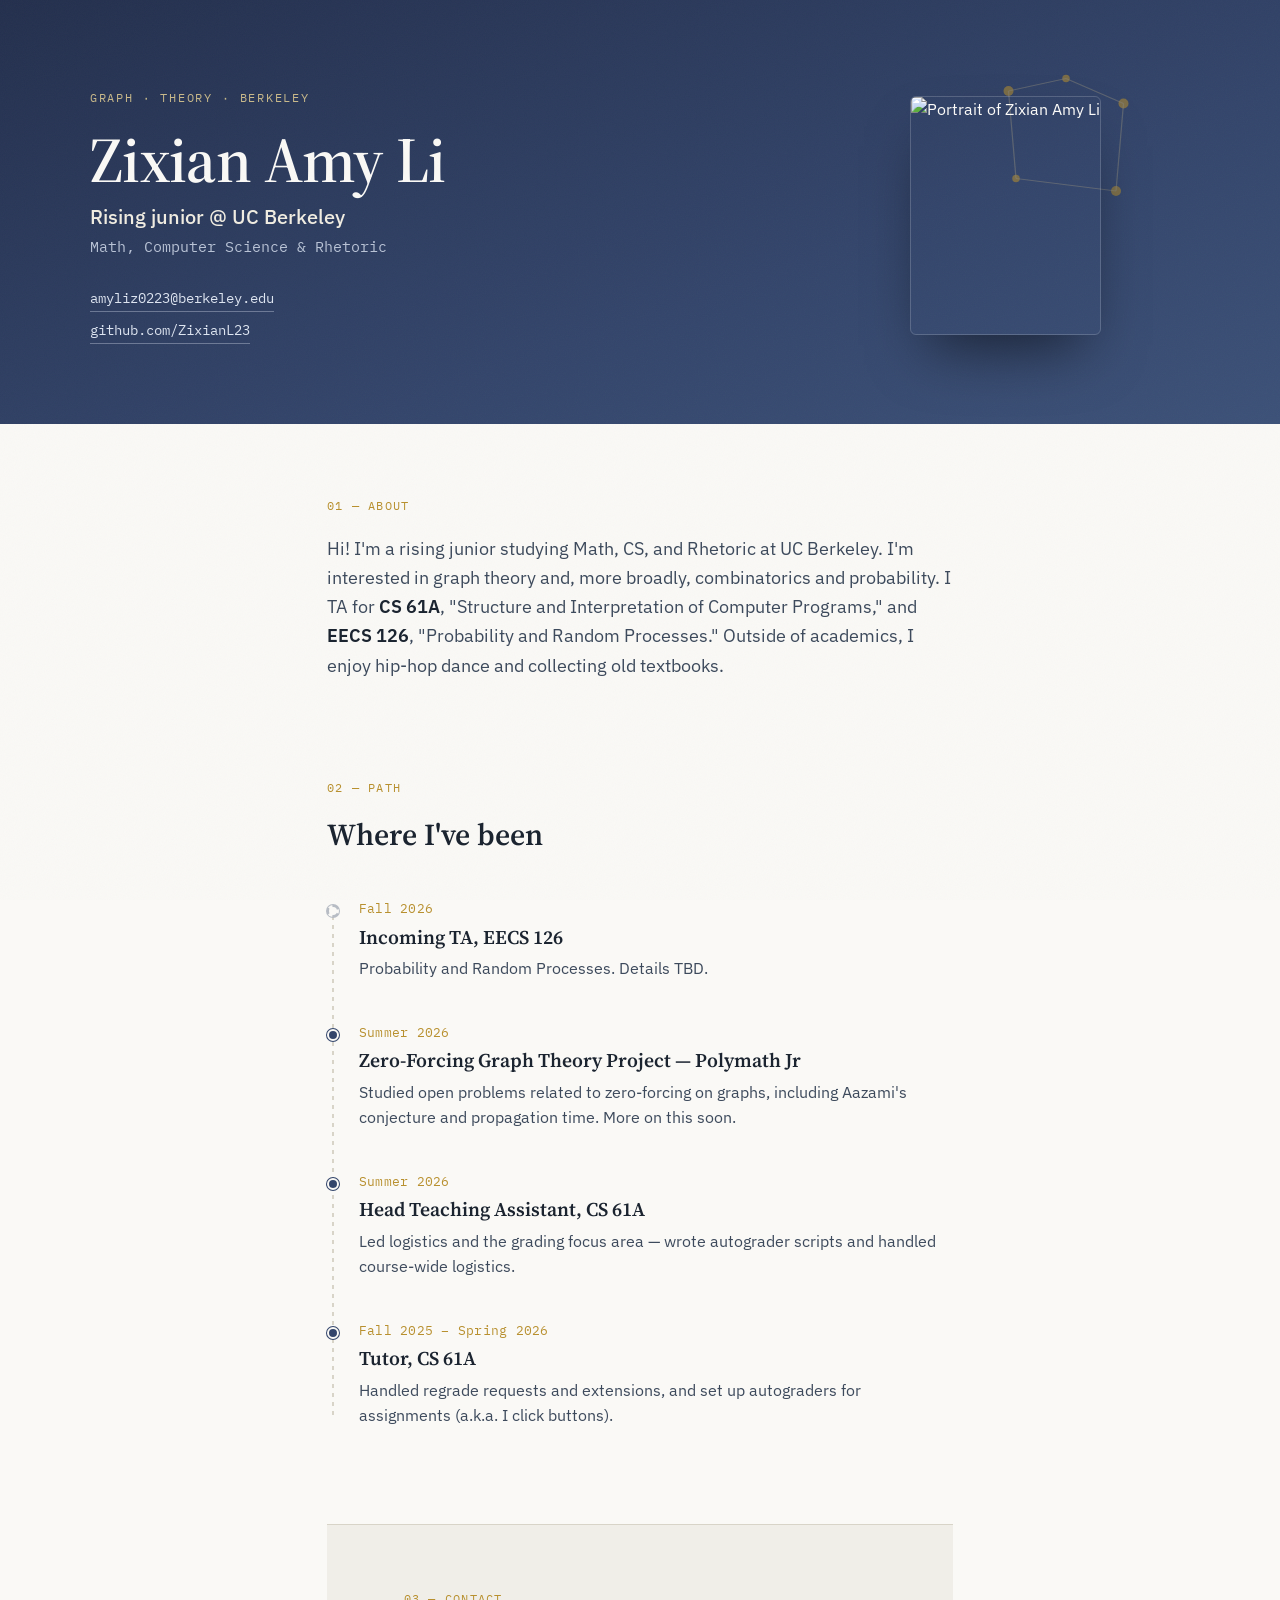
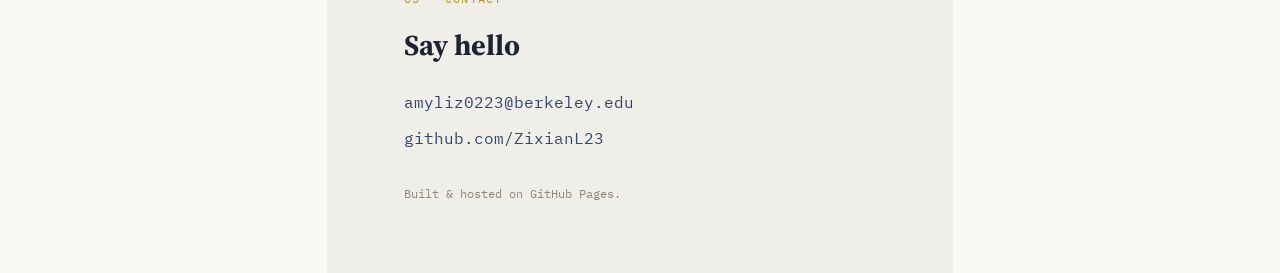
==== index.html @ 5c21864f "Add files via upload" ====
<!DOCTYPE html>
<html lang="en">
<head>
<meta charset="UTF-8">
<meta name="viewport" content="width=device-width, initial-scale=1.0">
<title>Zixian Amy Li</title>
<meta name="description" content="Zixian Amy Li — rising junior at UC Berkeley studying Math, CS, and Rhetoric.">
<link rel="preconnect" href="https://fonts.googleapis.com">
<link rel="preconnect" href="https://fonts.gstatic.com" crossorigin>
<link href="https://fonts.googleapis.com/css2?family=Source+Serif+4:opsz,wght@8..60,400;8..60,600;8..60,700&family=IBM+Plex+Sans:wght@400;500;600&family=IBM+Plex+Mono:wght@400;500&display=swap" rel="stylesheet">
<link rel="stylesheet" href="style.css">
</head>
<body>

<div class="grain"></div>

<header class="hero">
  <div class="hero-inner">
    <div class="hero-text">
      <p class="eyebrow">graph &#8729; theory &#8729; berkeley</p>
      <h1>Zixian Amy Li</h1>
      <p class="tagline">Rising junior @ UC Berkeley</p>
      <p class="hero-sub">Math, Computer Science &amp; Rhetoric</p>
      <div class="hero-links">
        <a href="mailto:amyliz0223@berkeley.edu">amyliz0223@berkeley.edu</a>
        <a href="https://github.com/ZixianL23" target="_blank" rel="noopener">github.com/ZixianL23</a>
      </div>
    </div>
    <div class="hero-photo">
      <div class="photo-frame">
        <img src="assets/profile.png" alt="Portrait of Zixian Amy Li">
      </div>
      <svg class="hero-node-deco" viewBox="0 0 120 120" aria-hidden="true">
        <circle cx="14" cy="20" r="4"></circle>
        <circle cx="60" cy="10" r="3"></circle>
        <circle cx="106" cy="30" r="4"></circle>
        <circle cx="20" cy="90" r="3"></circle>
        <circle cx="100" cy="100" r="4"></circle>
        <line x1="14" y1="20" x2="60" y2="10"></line>
        <line x1="60" y1="10" x2="106" y2="30"></line>
        <line x1="14" y1="20" x2="20" y2="90"></line>
        <line x1="20" y1="90" x2="100" y2="100"></line>
        <line x1="106" y1="30" x2="100" y2="100"></line>
      </svg>
    </div>
  </div>
</header>

<main>

  <section class="about" id="about">
    <p class="section-label">01 &mdash; about</p>
    <p class="about-text">
      Hi! I'm a rising junior studying Math, CS, and Rhetoric at UC Berkeley.
      I'm interested in graph theory and, more broadly, combinatorics and
      probability. I TA for <strong>CS 61A</strong>, "Structure and
      Interpretation of Computer Programs," and <strong>EECS 126</strong>,
      "Probability and Random Processes." Outside of academics, I enjoy
      hip‑hop dance and collecting old textbooks.
    </p>
  </section>

  <section class="timeline" id="timeline">
    <p class="section-label">02 &mdash; path</p>
    <h2 class="timeline-heading">Where I've been</h2>

    <div class="graph">
      <div class="graph-line" aria-hidden="true"></div>

      <article class="node">
        <div class="node-dot node-dot--future"></div>
        <div class="node-card">
          <p class="node-date">Fall 2026</p>
          <h3>Incoming TA, EECS&nbsp;126</h3>
          <p class="node-desc">Probability and Random Processes. Details TBD.</p>
        </div>
      </article>

      <article class="node">
        <div class="node-dot"></div>
        <div class="node-card">
          <p class="node-date">Summer 2026</p>
          <h3>Zero&#8209;Forcing Graph Theory Project &mdash; Polymath Jr</h3>
          <p class="node-desc">Studied open problems related to zero-forcing on graphs, including Aazami's conjecture and propagation time. More on this soon.</p>
        </div>
      </article>

      <article class="node">
        <div class="node-dot"></div>
        <div class="node-card">
          <p class="node-date">Summer 2026</p>
          <h3>Head Teaching Assistant, CS&nbsp;61A</h3>
          <p class="node-desc">Led logistics and the grading focus area &mdash; wrote autograder scripts and handled course-wide logistics.</p>
        </div>
      </article>

      <article class="node">
        <div class="node-dot"></div>
        <div class="node-card">
          <p class="node-date">Fall 2025 &ndash; Spring 2026</p>
          <h3>Tutor, CS&nbsp;61A</h3>
          <p class="node-desc">Handled regrade requests and extensions, and set up autograders for assignments (a.k.a. I click buttons).</p>
        </div>
      </article>
    </div>
  </section>

  <footer class="contact" id="contact">
    <p class="section-label">03 &mdash; contact</p>
    <h2>Say hello</h2>
    <a class="contact-email" href="mailto:amyliz0223@berkeley.edu">amyliz0223@berkeley.edu</a>
    <a class="contact-github" href="https://github.com/ZixianL23" target="_blank" rel="noopener">github.com/ZixianL23</a>
    <p class="footer-note">Built &amp; hosted on GitHub Pages.</p>
  </footer>

</main>

</body>
</html>
---- style.css ----
:root {
  --ink: #1b2430;
  --ink-soft: #3d4a5c;
  --paper: #faf9f6;
  --paper-dim: #f0eee8;
  --indigo: #33456b;
  --indigo-deep: #232f4d;
  --gold: #b8902f;
  --line: #d8d4c8;
  --future: #b7bcc4;

  --serif: "Source Serif 4", Georgia, serif;
  --sans: "IBM Plex Sans", -apple-system, sans-serif;
  --mono: "IBM Plex Mono", ui-monospace, monospace;
}

* { box-sizing: border-box; }

html { scroll-behavior: smooth; }

body {
  margin: 0;
  background: var(--paper);
  color: var(--ink);
  font-family: var(--sans);
  line-height: 1.6;
  -webkit-font-smoothing: antialiased;
}

a { color: var(--indigo); }
a:focus-visible, button:focus-visible { outline: 2px solid var(--gold); outline-offset: 3px; }

.grain {
  position: fixed;
  inset: 0;
  pointer-events: none;
  z-index: 1;
  opacity: 0.035;
  background-image: url("data:image/svg+xml,%3Csvg xmlns='http://www.w3.org/2000/svg' width='120' height='120'%3E%3Cfilter id='n'%3E%3CfeTurbulence type='fractalNoise' baseFrequency='0.9' numOctaves='2' stitchTiles='stitch'/%3E%3C/filter%3E%3Crect width='100%25' height='100%25' filter='url(%23n)'/%3E%3C/svg%3E");
}

/* ---------- Hero ---------- */

.hero {
  background: linear-gradient(160deg, var(--indigo-deep) 0%, var(--indigo) 62%, #3c5178 100%);
  color: var(--paper);
  padding: 5.5rem 6vw 5rem;
  position: relative;
  overflow: hidden;
}

.hero-inner {
  max-width: 1100px;
  margin: 0 auto;
  display: grid;
  grid-template-columns: 1.3fr 0.7fr;
  gap: 3rem;
  align-items: center;
}

.eyebrow {
  font-family: var(--mono);
  font-size: 0.78rem;
  letter-spacing: 0.14em;
  text-transform: uppercase;
  color: #c9b98a;
  margin: 0 0 1.1rem;
}

.hero h1 {
  font-family: var(--serif);
  font-size: clamp(2.6rem, 5.2vw, 4rem);
  font-weight: 600;
  margin: 0 0 0.5rem;
  line-height: 1.05;
  letter-spacing: -0.01em;
}

.tagline {
  font-size: 1.25rem;
  margin: 0.2rem 0 0.15rem;
  color: #f1ede2;
  font-weight: 500;
}

.hero-sub {
  font-family: var(--mono);
  font-size: 0.92rem;
  color: #b9c3d6;
  margin: 0 0 1.8rem;
}

.hero-links {
  display: flex;
  flex-direction: column;
  gap: 0.45rem;
  font-family: var(--mono);
  font-size: 0.88rem;
}

.hero-links a {
  color: #dfe6f2;
  text-decoration: none;
  border-bottom: 1px solid rgba(223, 230, 242, 0.35);
  width: fit-content;
  padding-bottom: 1px;
  transition: border-color 0.15s, color 0.15s;
}
.hero-links a:hover { color: var(--gold); border-color: var(--gold); }

.hero-photo {
  position: relative;
  justify-self: center;
}

.photo-frame {
  width: min(240px, 100%);
  aspect-ratio: 4 / 5;
  border-radius: 6px;
  overflow: hidden;
  border: 1px solid rgba(255,255,255,0.18);
  box-shadow: 0 30px 60px -20px rgba(0,0,0,0.55);
  position: relative;
  z-index: 2;
}

.photo-frame img {
  width: 100%;
  height: 100%;
  object-fit: cover;
  object-position: center 20%;
  display: block;
  filter: saturate(0.92) contrast(1.02);
}

.hero-node-deco {
  position: absolute;
  width: 150px;
  height: 150px;
  top: -30px;
  right: -40px;
  z-index: 1;
  opacity: 0.55;
}
.hero-node-deco circle { fill: var(--gold); }
.hero-node-deco line { stroke: rgba(201, 185, 138, 0.5); stroke-width: 1; }

/* ---------- Sections ---------- */

main { max-width: 780px; margin: 0 auto; padding: 0 6vw; position: relative; z-index: 2; }

.section-label {
  font-family: var(--mono);
  font-size: 0.78rem;
  letter-spacing: 0.1em;
  text-transform: uppercase;
  color: var(--gold);
  margin: 0 0 0.8rem;
}

.about { padding: 4.5rem 0 3rem; }
.about-text {
  font-size: 1.14rem;
  color: var(--ink-soft);
  max-width: 62ch;
}
.about-text strong { color: var(--ink); font-weight: 600; }

.timeline { padding: 2rem 0 4rem; }
.timeline-heading {
  font-family: var(--serif);
  font-size: 1.9rem;
  font-weight: 600;
  margin: 0 0 2.5rem;
}

.graph { position: relative; padding-left: 2rem; }

.graph-line {
  position: absolute;
  left: 5px;
  top: 8px;
  bottom: 8px;
  width: 2px;
  background: repeating-linear-gradient(to bottom, var(--line) 0 4px, transparent 4px 9px);
}

.node {
  position: relative;
  padding-bottom: 2.6rem;
}
.node:last-child { padding-bottom: 0; }

.node-dot {
  position: absolute;
  left: -2rem;
  top: 6px;
  width: 12px;
  height: 12px;
  border-radius: 50%;
  background: var(--indigo);
  border: 2px solid var(--paper);
  box-shadow: 0 0 0 1px var(--indigo);
}
.node-dot--future {
  background: var(--paper);
  box-shadow: 0 0 0 1px var(--future);
  border: 2px dashed var(--future);
}

.node-date {
  font-family: var(--mono);
  font-size: 0.8rem;
  color: var(--gold);
  margin: 0 0 0.3rem;
  letter-spacing: 0.02em;
}

.node-card h3 {
  font-family: var(--serif);
  font-size: 1.22rem;
  font-weight: 600;
  margin: 0 0 0.4rem;
  line-height: 1.3;
}

.node-desc {
  color: var(--ink-soft);
  margin: 0;
  max-width: 58ch;
  font-size: 0.98rem;
}

/* ---------- Contact / Footer ---------- */

.contact {
  background: var(--paper-dim);
  margin-top: 2rem;
  padding: 4rem 6vw 3.5rem;
  text-align: left;
  border-top: 1px solid var(--line);
}
.contact h2 {
  font-family: var(--serif);
  font-size: 1.8rem;
  margin: 0 0 1.4rem;
}
.contact-email, .contact-github {
  display: block;
  font-family: var(--mono);
  font-size: 1rem;
  color: var(--indigo);
  text-decoration: none;
  margin-bottom: 0.55rem;
  width: fit-content;
  border-bottom: 1px solid transparent;
}
.contact-email:hover, .contact-github:hover {
  border-color: var(--gold);
  color: var(--gold);
}
.footer-note {
  font-family: var(--mono);
  font-size: 0.78rem;
  color: #8b8878;
  margin-top: 2rem;
}

/* ---------- Responsive ---------- */

@media (max-width: 760px) {
  .hero-inner {
    grid-template-columns: 1fr;
    text-align: left;
  }
  .hero-photo { justify-self: start; margin-top: 1rem; }
  .photo-frame { width: 160px; }
  .hero { padding: 3.5rem 6vw 3rem; }
}

@media (prefers-reduced-motion: reduce) {
  html { scroll-behavior: auto; }
}
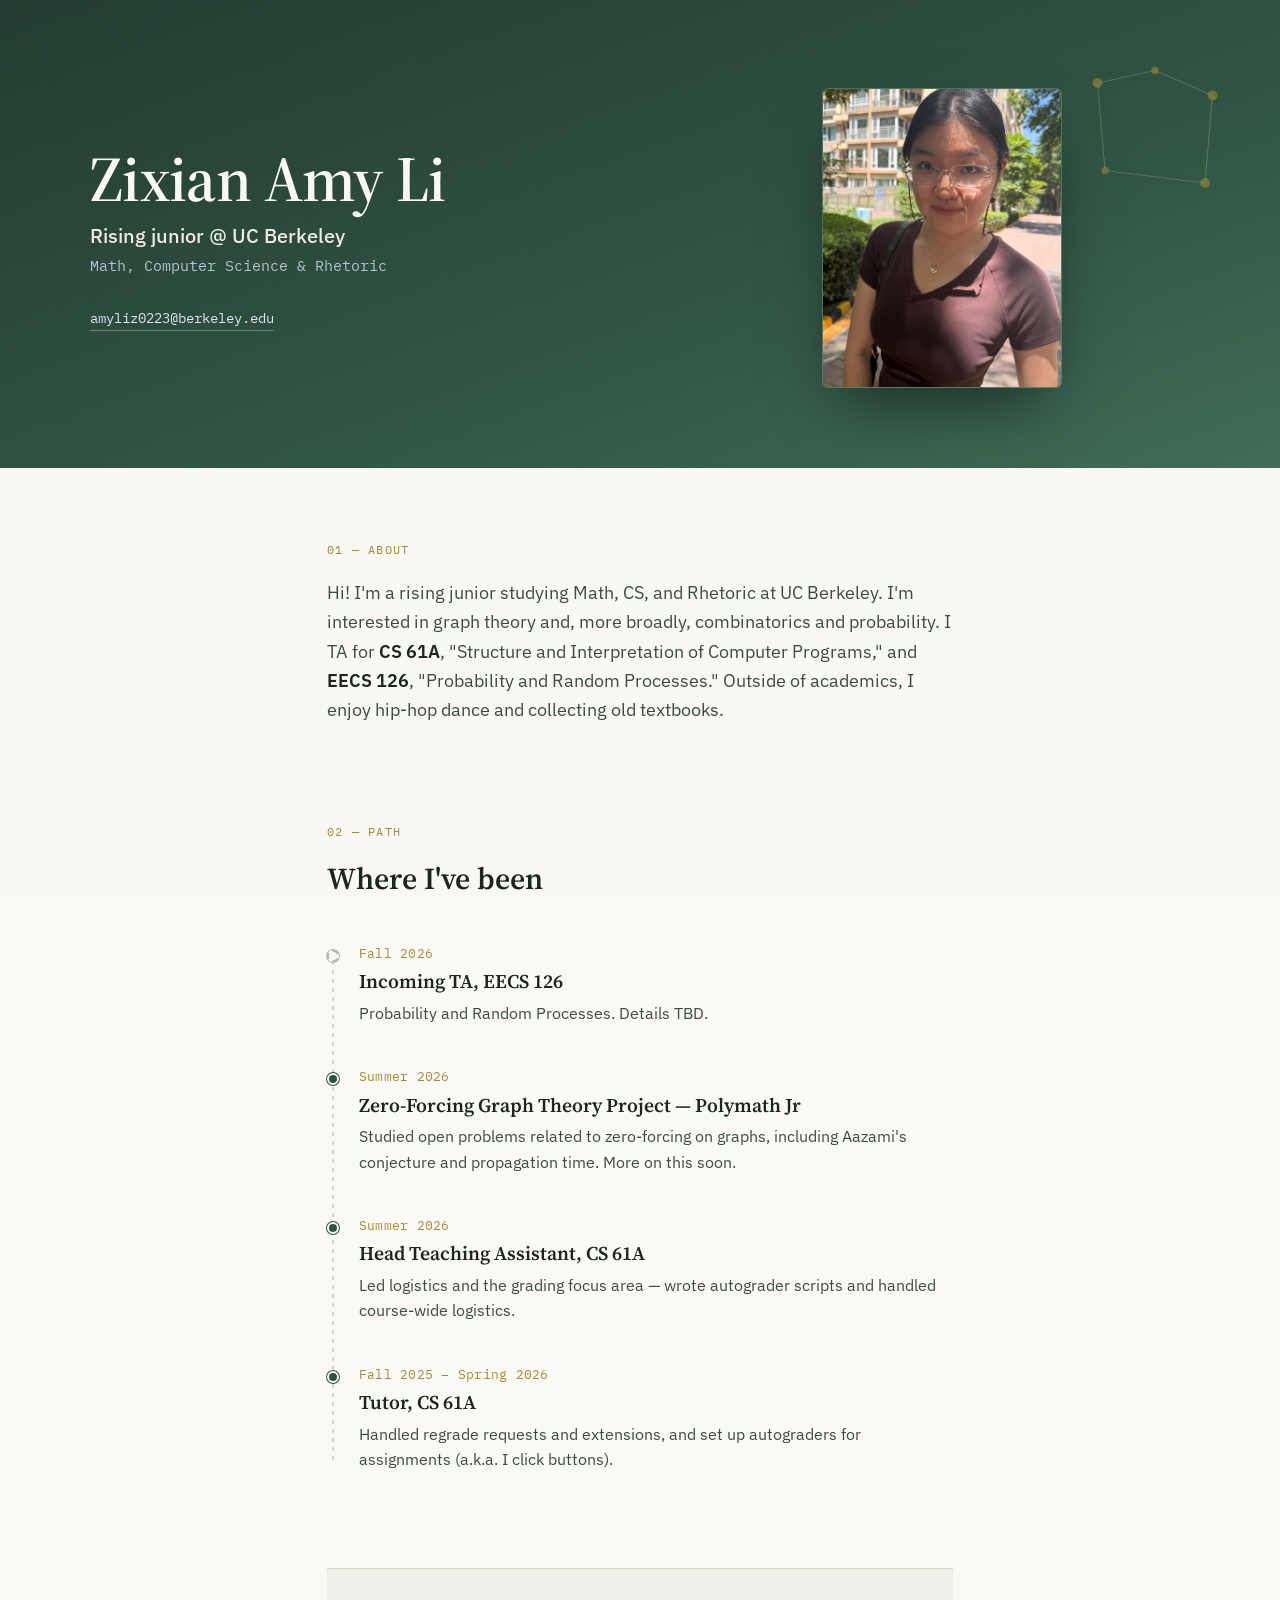
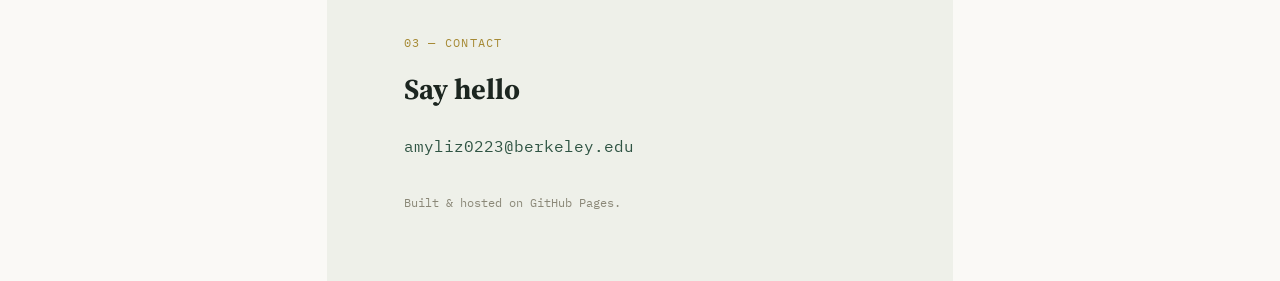
==== commit 163ed85e: "Add files via upload" ====
--- a/index.html
+++ b/index.html
@@ -17,13 +17,11 @@
 <header class="hero">
   <div class="hero-inner">
     <div class="hero-text">
-      <p class="eyebrow">graph &#8729; theory &#8729; berkeley</p>
       <h1>Zixian Amy Li</h1>
       <p class="tagline">Rising junior @ UC Berkeley</p>
       <p class="hero-sub">Math, Computer Science &amp; Rhetoric</p>
       <div class="hero-links">
         <a href="mailto:amyliz0223@berkeley.edu">amyliz0223@berkeley.edu</a>
-        <a href="https://github.com/ZixianL23" target="_blank" rel="noopener">github.com/ZixianL23</a>
       </div>
     </div>
     <div class="hero-photo">
@@ -109,7 +107,6 @@
     <p class="section-label">03 &mdash; contact</p>
     <h2>Say hello</h2>
     <a class="contact-email" href="mailto:amyliz0223@berkeley.edu">amyliz0223@berkeley.edu</a>
-    <a class="contact-github" href="https://github.com/ZixianL23" target="_blank" rel="noopener">github.com/ZixianL23</a>
     <p class="footer-note">Built &amp; hosted on GitHub Pages.</p>
   </footer>
 
--- a/style.css
+++ b/style.css
@@ -1,13 +1,13 @@
 :root {
-  --ink: #1b2430;
-  --ink-soft: #3d4a5c;
+  --ink: #1c2620;
+  --ink-soft: #3d4c42;
   --paper: #faf9f6;
-  --paper-dim: #f0eee8;
-  --indigo: #33456b;
-  --indigo-deep: #232f4d;
-  --gold: #b8902f;
-  --line: #d8d4c8;
-  --future: #b7bcc4;
+  --paper-dim: #eef0e9;
+  --indigo: #2f5443;
+  --indigo-deep: #203a2f;
+  --gold: #a68a35;
+  --line: #d3d6c9;
+  --future: #b3bdb1;
 
   --serif: "Source Serif 4", Georgia, serif;
   --sans: "IBM Plex Sans", -apple-system, sans-serif;
@@ -42,7 +42,7 @@
 /* ---------- Hero ---------- */
 
 .hero {
-  background: linear-gradient(160deg, var(--indigo-deep) 0%, var(--indigo) 62%, #3c5178 100%);
+  background: linear-gradient(160deg, var(--indigo-deep) 0%, var(--indigo) 62%, #3f6b54 100%);
   color: var(--paper);
   padding: 5.5rem 6vw 5rem;
   position: relative;
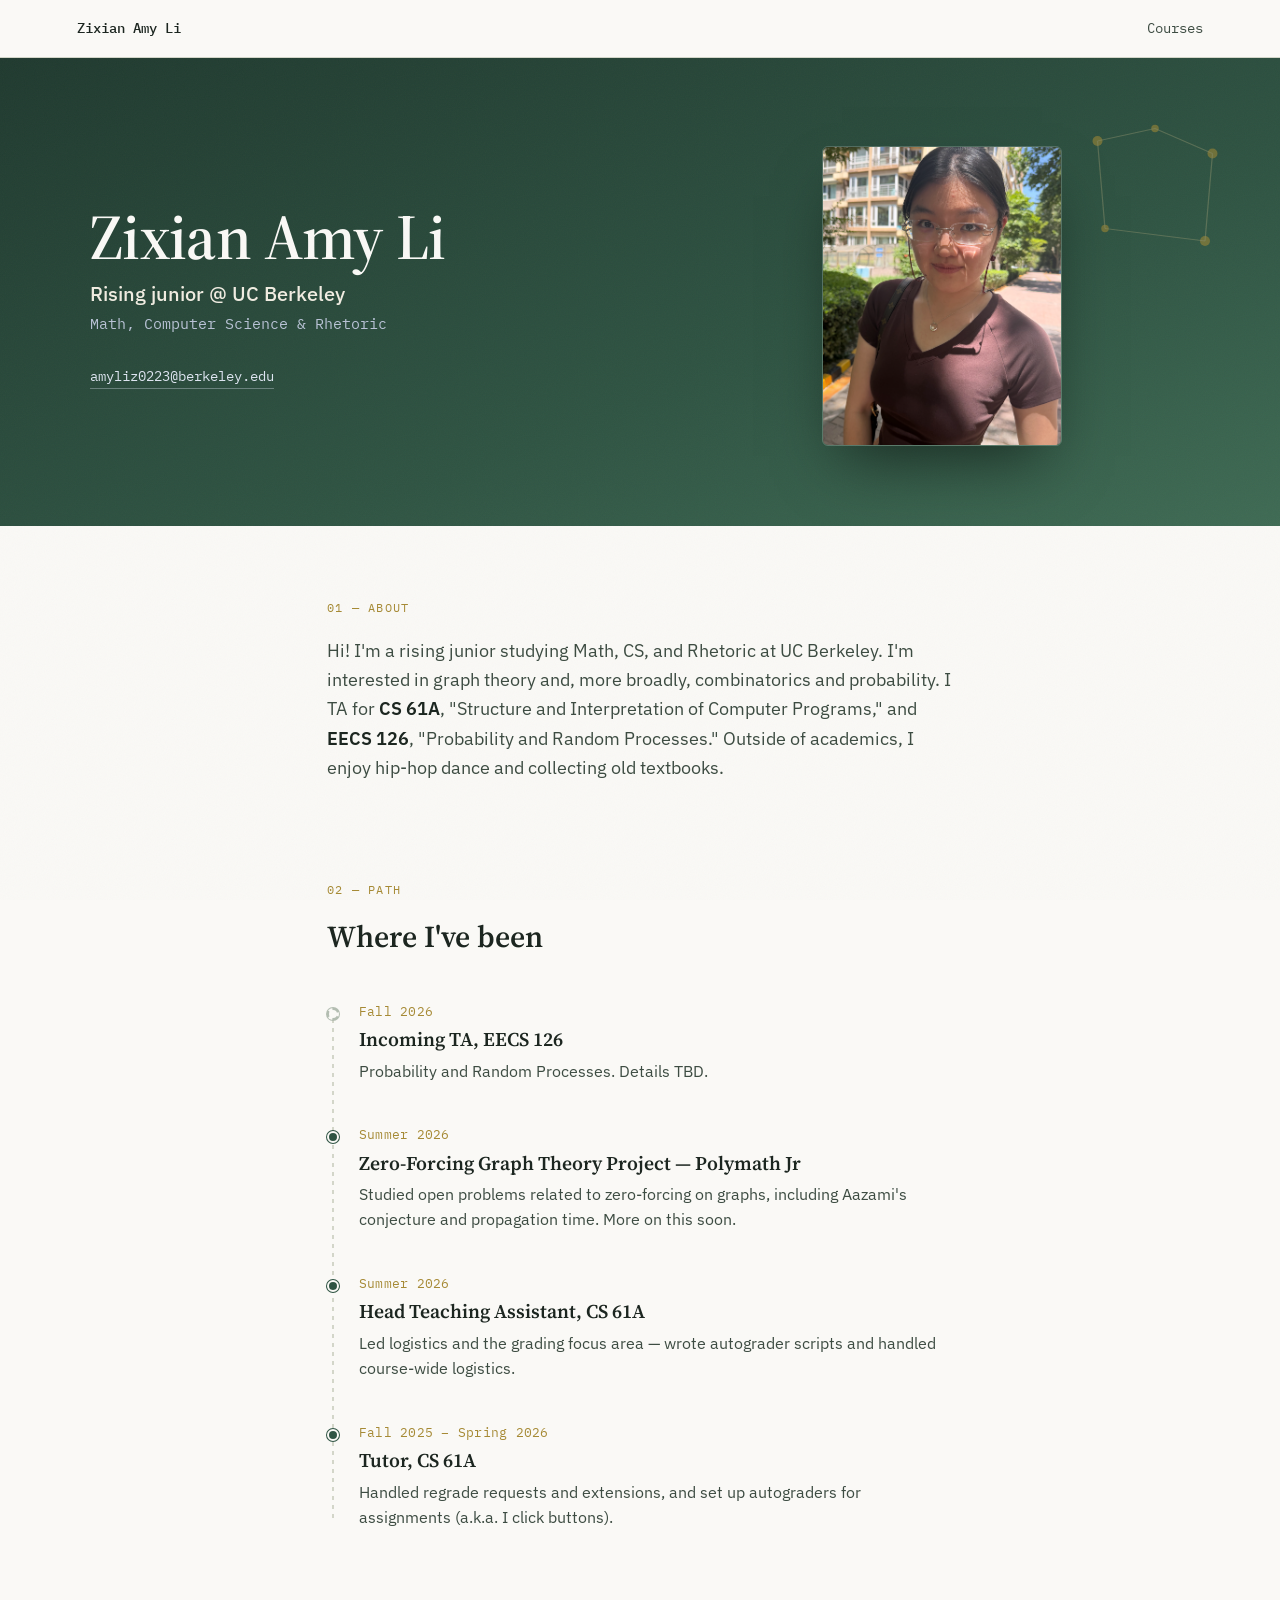
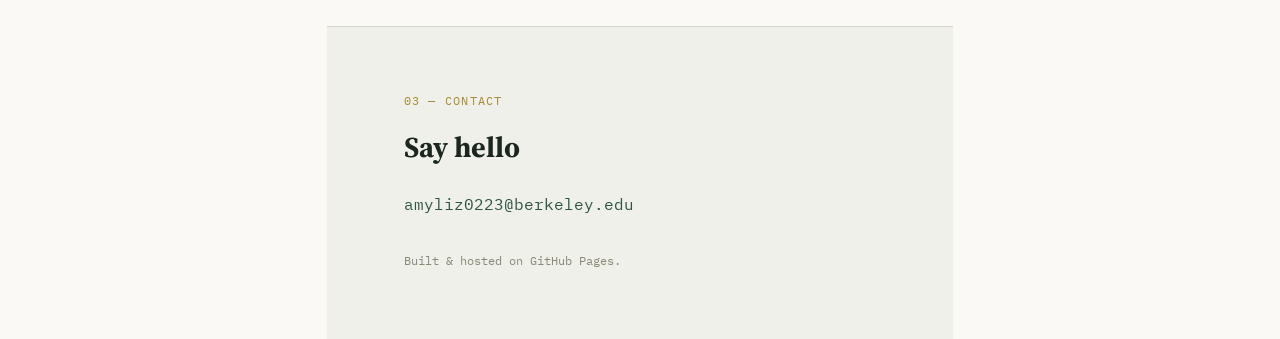
==== commit cce383e6: "Add files via upload" ====
--- a/index.html
+++ b/index.html
@@ -13,6 +13,11 @@
 <body>
 
 <div class="grain"></div>
+
+<nav class="topnav">
+  <a href="index.html">Zixian Amy Li</a>
+  <a href="courses.html">Courses</a>
+</nav>
 
 <header class="hero">
   <div class="hero-inner">
--- a/style.css
+++ b/style.css
@@ -39,6 +39,118 @@
   background-image: url("data:image/svg+xml,%3Csvg xmlns='http://www.w3.org/2000/svg' width='120' height='120'%3E%3Cfilter id='n'%3E%3CfeTurbulence type='fractalNoise' baseFrequency='0.9' numOctaves='2' stitchTiles='stitch'/%3E%3C/filter%3E%3Crect width='100%25' height='100%25' filter='url(%23n)'/%3E%3C/svg%3E");
 }
 
+/* ---------- Courses page ---------- */
+
+.page-head {
+  max-width: 780px;
+  margin: 0 auto;
+  padding: 3.5rem 6vw 1.5rem;
+}
+.page-head h1 {
+  font-family: var(--serif);
+  font-size: clamp(2rem, 4vw, 2.7rem);
+  font-weight: 600;
+  margin: 0 0 0.4rem;
+  color: var(--ink);
+}
+.page-head-sub {
+  color: var(--ink-soft);
+  margin: 0;
+  font-size: 1.05rem;
+}
+
+.courses-main {
+  max-width: 780px;
+  margin: 0 auto;
+  padding: 1.5rem 6vw 5rem;
+}
+
+.term { padding: 1.6rem 0; border-top: 1px solid var(--line); }
+.term:first-child { border-top: none; }
+
+.term-heading { margin: 0 0 1rem; }
+.term-name {
+  font-family: var(--mono);
+  font-size: 0.85rem;
+  letter-spacing: 0.06em;
+  text-transform: uppercase;
+  color: var(--gold);
+}
+
+.course-list {
+  list-style: none;
+  margin: 0;
+  padding: 0;
+  display: flex;
+  flex-direction: column;
+  gap: 0.65rem;
+}
+
+.course-list li {
+  display: flex;
+  flex-wrap: wrap;
+  align-items: baseline;
+  gap: 0.6rem;
+  padding-left: 1.1rem;
+  position: relative;
+}
+.course-list li::before {
+  content: "";
+  position: absolute;
+  left: 0;
+  top: 0.55em;
+  width: 6px;
+  height: 6px;
+  border-radius: 50%;
+  background: var(--indigo);
+}
+
+.course-code {
+  font-family: var(--mono);
+  font-size: 0.85rem;
+  color: var(--indigo);
+  min-width: 6.5em;
+}
+
+.course-title {
+  font-size: 1rem;
+  color: var(--ink);
+}
+
+.notes-link {
+  font-family: var(--mono);
+  font-size: 0.85rem;
+  color: var(--gold);
+  text-decoration: none;
+  border-bottom: 1px solid rgba(166, 138, 53, 0.4);
+}
+.notes-link:hover { border-color: var(--gold); }
+
+/* ---------- Top nav ---------- */
+
+.topnav {
+  display: flex;
+  justify-content: space-between;
+  align-items: center;
+  padding: 1.1rem 6vw;
+  font-family: var(--mono);
+  font-size: 0.85rem;
+  background: var(--paper);
+  border-bottom: 1px solid var(--line);
+  position: relative;
+  z-index: 3;
+}
+.topnav a {
+  color: var(--ink-soft);
+  text-decoration: none;
+}
+.topnav a:first-child {
+  color: var(--ink);
+  font-weight: 500;
+}
+.topnav a:hover { color: var(--gold); }
+.topnav .active { color: var(--gold); }
+
 /* ---------- Hero ---------- */
 
 .hero {
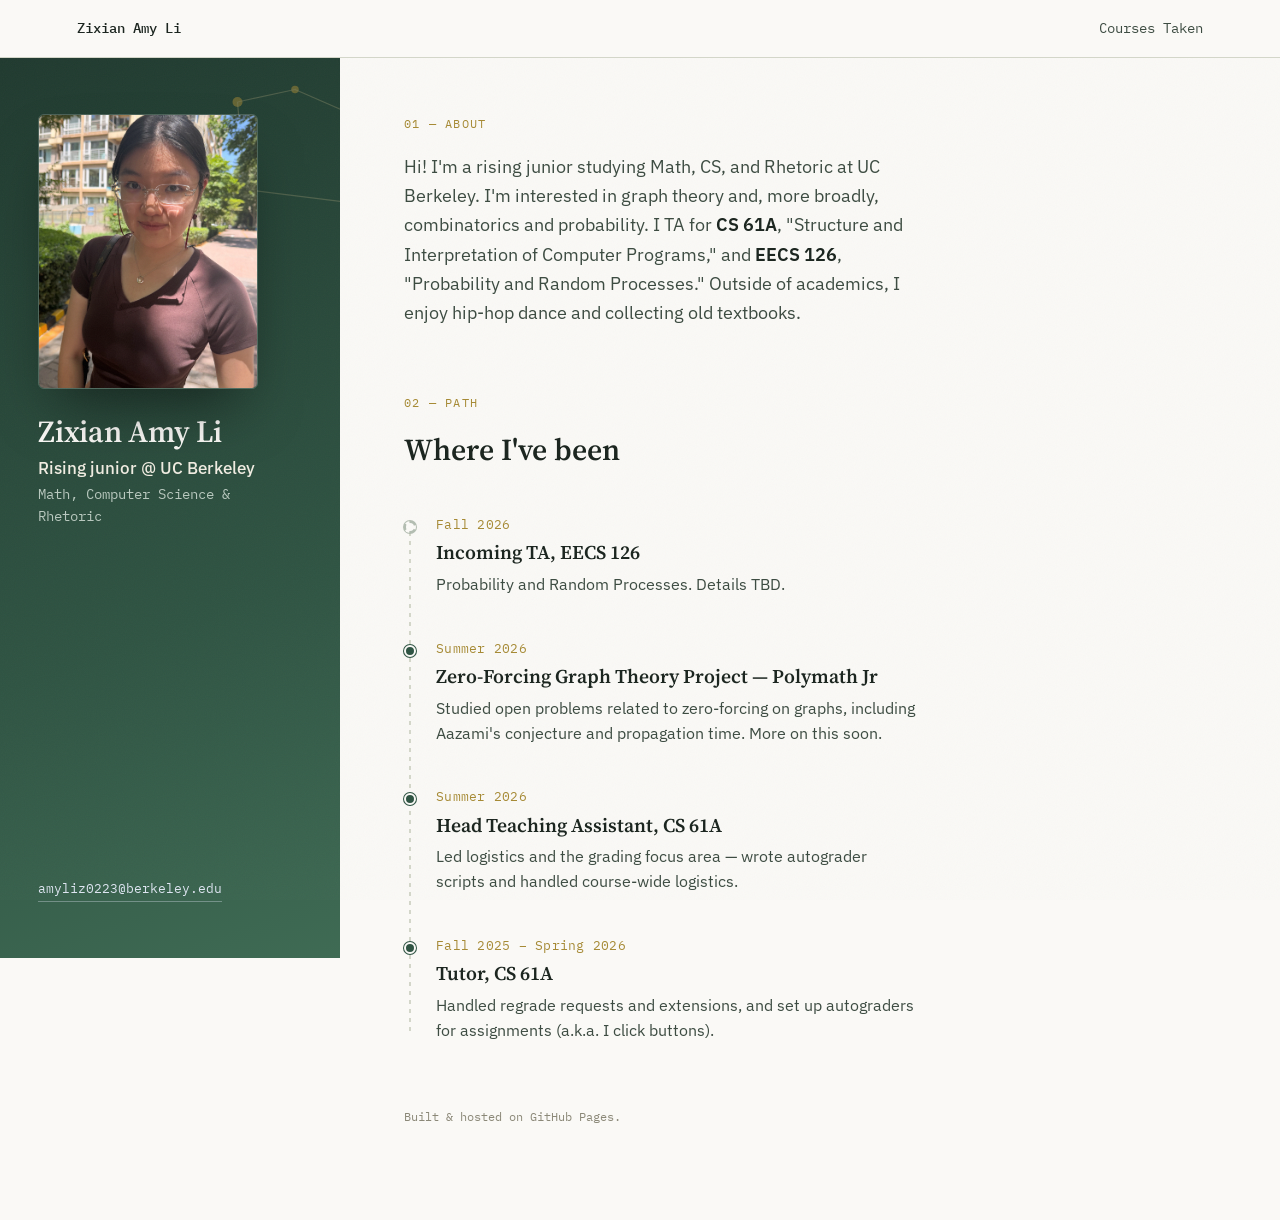
==== commit cae1506b: "Add files via upload" ====
--- a/index.html
+++ b/index.html
@@ -16,106 +16,101 @@
 
 <nav class="topnav">
   <a href="index.html">Zixian Amy Li</a>
-  <a href="courses.html">Courses</a>
+  <a href="courses.html">Courses Taken</a>
 </nav>
 
-<header class="hero">
-  <div class="hero-inner">
-    <div class="hero-text">
-      <h1>Zixian Amy Li</h1>
-      <p class="tagline">Rising junior @ UC Berkeley</p>
-      <p class="hero-sub">Math, Computer Science &amp; Rhetoric</p>
-      <div class="hero-links">
-        <a href="mailto:amyliz0223@berkeley.edu">amyliz0223@berkeley.edu</a>
+<div class="layout">
+
+  <aside class="sidebar">
+    <div class="photo-frame">
+      <img src="assets/profile.png" alt="Portrait of Zixian Amy Li">
+    </div>
+    <svg class="hero-node-deco" viewBox="0 0 120 120" aria-hidden="true">
+      <circle cx="14" cy="20" r="4"></circle>
+      <circle cx="60" cy="10" r="3"></circle>
+      <circle cx="106" cy="30" r="4"></circle>
+      <circle cx="20" cy="90" r="3"></circle>
+      <circle cx="100" cy="100" r="4"></circle>
+      <line x1="14" y1="20" x2="60" y2="10"></line>
+      <line x1="60" y1="10" x2="106" y2="30"></line>
+      <line x1="14" y1="20" x2="20" y2="90"></line>
+      <line x1="20" y1="90" x2="100" y2="100"></line>
+      <line x1="106" y1="30" x2="100" y2="100"></line>
+    </svg>
+
+    <h1>Zixian Amy Li</h1>
+    <p class="tagline">Rising junior @ UC Berkeley</p>
+    <p class="hero-sub">Math, Computer Science &amp; Rhetoric</p>
+
+    <div class="hero-links">
+      <a href="mailto:amyliz0223@berkeley.edu">amyliz0223@berkeley.edu</a>
+    </div>
+  </aside>
+
+  <main class="content">
+
+    <section class="about" id="about">
+      <p class="section-label">01 &mdash; about</p>
+      <p class="about-text">
+        Hi! I'm a rising junior studying Math, CS, and Rhetoric at UC Berkeley.
+        I'm interested in graph theory and, more broadly, combinatorics and
+        probability. I TA for <strong>CS 61A</strong>, "Structure and
+        Interpretation of Computer Programs," and <strong>EECS 126</strong>,
+        "Probability and Random Processes." Outside of academics, I enjoy
+        hip&#8209;hop dance and collecting old textbooks.
+      </p>
+    </section>
+
+    <section class="timeline" id="timeline">
+      <p class="section-label">02 &mdash; path</p>
+      <h2 class="timeline-heading">Where I've been</h2>
+
+      <div class="graph">
+        <div class="graph-line" aria-hidden="true"></div>
+
+        <article class="node">
+          <div class="node-dot node-dot--future"></div>
+          <div class="node-card">
+            <p class="node-date">Fall 2026</p>
+            <h3>Incoming TA, EECS&nbsp;126</h3>
+            <p class="node-desc">Probability and Random Processes. Details TBD.</p>
+          </div>
+        </article>
+
+        <article class="node">
+          <div class="node-dot"></div>
+          <div class="node-card">
+            <p class="node-date">Summer 2026</p>
+            <h3>Zero&#8209;Forcing Graph Theory Project &mdash; Polymath Jr</h3>
+            <p class="node-desc">Studied open problems related to zero-forcing on graphs, including Aazami's conjecture and propagation time. More on this soon.</p>
+          </div>
+        </article>
+
+        <article class="node">
+          <div class="node-dot"></div>
+          <div class="node-card">
+            <p class="node-date">Summer 2026</p>
+            <h3>Head Teaching Assistant, CS&nbsp;61A</h3>
+            <p class="node-desc">Led logistics and the grading focus area &mdash; wrote autograder scripts and handled course-wide logistics.</p>
+          </div>
+        </article>
+
+        <article class="node">
+          <div class="node-dot"></div>
+          <div class="node-card">
+            <p class="node-date">Fall 2025 &ndash; Spring 2026</p>
+            <h3>Tutor, CS&nbsp;61A</h3>
+            <p class="node-desc">Handled regrade requests and extensions, and set up autograders for assignments (a.k.a. I click buttons).</p>
+          </div>
+        </article>
       </div>
-    </div>
-    <div class="hero-photo">
-      <div class="photo-frame">
-        <img src="assets/profile.png" alt="Portrait of Zixian Amy Li">
-      </div>
-      <svg class="hero-node-deco" viewBox="0 0 120 120" aria-hidden="true">
-        <circle cx="14" cy="20" r="4"></circle>
-        <circle cx="60" cy="10" r="3"></circle>
-        <circle cx="106" cy="30" r="4"></circle>
-        <circle cx="20" cy="90" r="3"></circle>
-        <circle cx="100" cy="100" r="4"></circle>
-        <line x1="14" y1="20" x2="60" y2="10"></line>
-        <line x1="60" y1="10" x2="106" y2="30"></line>
-        <line x1="14" y1="20" x2="20" y2="90"></line>
-        <line x1="20" y1="90" x2="100" y2="100"></line>
-        <line x1="106" y1="30" x2="100" y2="100"></line>
-      </svg>
-    </div>
-  </div>
-</header>
+    </section>
 
-<main>
+    <p class="footer-note">Built &amp; hosted on GitHub Pages.</p>
 
-  <section class="about" id="about">
-    <p class="section-label">01 &mdash; about</p>
-    <p class="about-text">
-      Hi! I'm a rising junior studying Math, CS, and Rhetoric at UC Berkeley.
-      I'm interested in graph theory and, more broadly, combinatorics and
-      probability. I TA for <strong>CS 61A</strong>, "Structure and
-      Interpretation of Computer Programs," and <strong>EECS 126</strong>,
-      "Probability and Random Processes." Outside of academics, I enjoy
-      hip‑hop dance and collecting old textbooks.
-    </p>
-  </section>
+  </main>
 
-  <section class="timeline" id="timeline">
-    <p class="section-label">02 &mdash; path</p>
-    <h2 class="timeline-heading">Where I've been</h2>
-
-    <div class="graph">
-      <div class="graph-line" aria-hidden="true"></div>
-
-      <article class="node">
-        <div class="node-dot node-dot--future"></div>
-        <div class="node-card">
-          <p class="node-date">Fall 2026</p>
-          <h3>Incoming TA, EECS&nbsp;126</h3>
-          <p class="node-desc">Probability and Random Processes. Details TBD.</p>
-        </div>
-      </article>
-
-      <article class="node">
-        <div class="node-dot"></div>
-        <div class="node-card">
-          <p class="node-date">Summer 2026</p>
-          <h3>Zero&#8209;Forcing Graph Theory Project &mdash; Polymath Jr</h3>
-          <p class="node-desc">Studied open problems related to zero-forcing on graphs, including Aazami's conjecture and propagation time. More on this soon.</p>
-        </div>
-      </article>
-
-      <article class="node">
-        <div class="node-dot"></div>
-        <div class="node-card">
-          <p class="node-date">Summer 2026</p>
-          <h3>Head Teaching Assistant, CS&nbsp;61A</h3>
-          <p class="node-desc">Led logistics and the grading focus area &mdash; wrote autograder scripts and handled course-wide logistics.</p>
-        </div>
-      </article>
-
-      <article class="node">
-        <div class="node-dot"></div>
-        <div class="node-card">
-          <p class="node-date">Fall 2025 &ndash; Spring 2026</p>
-          <h3>Tutor, CS&nbsp;61A</h3>
-          <p class="node-desc">Handled regrade requests and extensions, and set up autograders for assignments (a.k.a. I click buttons).</p>
-        </div>
-      </article>
-    </div>
-  </section>
-
-  <footer class="contact" id="contact">
-    <p class="section-label">03 &mdash; contact</p>
-    <h2>Say hello</h2>
-    <a class="contact-email" href="mailto:amyliz0223@berkeley.edu">amyliz0223@berkeley.edu</a>
-    <p class="footer-note">Built &amp; hosted on GitHub Pages.</p>
-  </footer>
-
-</main>
+</div>
 
 </body>
 </html>
--- a/style.css
+++ b/style.css
@@ -88,7 +88,7 @@
 
 .course-list li {
   display: flex;
-  flex-wrap: wrap;
+  flex-wrap: nowrap;
   align-items: baseline;
   gap: 0.6rem;
   padding-left: 1.1rem;
@@ -110,11 +110,17 @@
   font-size: 0.85rem;
   color: var(--indigo);
   min-width: 6.5em;
+  flex: 0 0 auto;
 }
 
 .course-title {
   font-size: 1rem;
   color: var(--ink);
+  flex: 1 1 auto;
+  min-width: 0;
+  white-space: nowrap;
+  overflow: hidden;
+  text-overflow: ellipsis;
 }
 
 .notes-link {
@@ -123,6 +129,7 @@
   color: var(--gold);
   text-decoration: none;
   border-bottom: 1px solid rgba(166, 138, 53, 0.4);
+  flex: 0 0 auto;
 }
 .notes-link:hover { border-color: var(--gold); }
 
@@ -151,54 +158,48 @@
 .topnav a:hover { color: var(--gold); }
 .topnav .active { color: var(--gold); }
 
-/* ---------- Hero ---------- */
-
-.hero {
+/* ---------- Two-column layout ---------- */
+
+.layout {
+  display: grid;
+  grid-template-columns: 340px 1fr;
+  align-items: start;
+  min-height: calc(100vh - 58px);
+}
+
+.sidebar {
+  position: sticky;
+  top: 0;
+  height: 100vh;
   background: linear-gradient(160deg, var(--indigo-deep) 0%, var(--indigo) 62%, #3f6b54 100%);
   color: var(--paper);
-  padding: 5.5rem 6vw 5rem;
-  position: relative;
+  padding: 3.5rem 2.4rem;
+  display: flex;
+  flex-direction: column;
+  align-items: flex-start;
   overflow: hidden;
 }
 
-.hero-inner {
-  max-width: 1100px;
-  margin: 0 auto;
-  display: grid;
-  grid-template-columns: 1.3fr 0.7fr;
-  gap: 3rem;
-  align-items: center;
-}
-
-.eyebrow {
-  font-family: var(--mono);
-  font-size: 0.78rem;
-  letter-spacing: 0.14em;
-  text-transform: uppercase;
-  color: #c9b98a;
-  margin: 0 0 1.1rem;
-}
-
-.hero h1 {
+.sidebar h1 {
   font-family: var(--serif);
-  font-size: clamp(2.6rem, 5.2vw, 4rem);
+  font-size: clamp(1.9rem, 2.4vw, 2.3rem);
   font-weight: 600;
-  margin: 0 0 0.5rem;
-  line-height: 1.05;
+  margin: 1.6rem 0 0.4rem;
+  line-height: 1.1;
   letter-spacing: -0.01em;
 }
 
 .tagline {
-  font-size: 1.25rem;
-  margin: 0.2rem 0 0.15rem;
+  font-size: 1.05rem;
+  margin: 0 0 0.15rem;
   color: #f1ede2;
   font-weight: 500;
 }
 
 .hero-sub {
   font-family: var(--mono);
-  font-size: 0.92rem;
-  color: #b9c3d6;
+  font-size: 0.85rem;
+  color: #b9c9bf;
   margin: 0 0 1.8rem;
 }
 
@@ -207,7 +208,8 @@
   flex-direction: column;
   gap: 0.45rem;
   font-family: var(--mono);
-  font-size: 0.88rem;
+  font-size: 0.84rem;
+  margin-top: auto;
 }
 
 .hero-links a {
@@ -220,13 +222,9 @@
 }
 .hero-links a:hover { color: var(--gold); border-color: var(--gold); }
 
-.hero-photo {
-  position: relative;
-  justify-self: center;
-}
-
 .photo-frame {
-  width: min(240px, 100%);
+  width: 100%;
+  max-width: 220px;
   aspect-ratio: 4 / 5;
   border-radius: 6px;
   overflow: hidden;
@@ -249,17 +247,18 @@
   position: absolute;
   width: 150px;
   height: 150px;
-  top: -30px;
-  right: -40px;
+  top: 1.2rem;
+  right: -30px;
   z-index: 1;
-  opacity: 0.55;
+  opacity: 0.5;
 }
 .hero-node-deco circle { fill: var(--gold); }
 .hero-node-deco line { stroke: rgba(201, 185, 138, 0.5); stroke-width: 1; }
 
 /* ---------- Sections ---------- */
 
-main { max-width: 780px; margin: 0 auto; padding: 0 6vw; position: relative; z-index: 2; }
+.content { max-width: 640px; padding: 3.5rem 5vw 5rem; position: relative; z-index: 2; }
+main:not(.content) { max-width: 780px; margin: 0 auto; padding: 0 6vw; position: relative; z-index: 2; }
 
 .section-label {
   font-family: var(--mono);
@@ -270,7 +269,7 @@
   margin: 0 0 0.8rem;
 }
 
-.about { padding: 4.5rem 0 3rem; }
+.about { padding: 0 0 3rem; }
 .about-text {
   font-size: 1.14rem;
   color: var(--ink-soft);
@@ -278,7 +277,7 @@
 }
 .about-text strong { color: var(--ink); font-weight: 600; }
 
-.timeline { padding: 2rem 0 4rem; }
+.timeline { padding: 0 0 2rem; }
 .timeline-heading {
   font-family: var(--serif);
   font-size: 1.9rem;
@@ -380,14 +379,23 @@
 
 /* ---------- Responsive ---------- */
 
-@media (max-width: 760px) {
-  .hero-inner {
+@media (max-width: 860px) {
+  .layout {
     grid-template-columns: 1fr;
-    text-align: left;
   }
-  .hero-photo { justify-self: start; margin-top: 1rem; }
-  .photo-frame { width: 160px; }
-  .hero { padding: 3.5rem 6vw 3rem; }
+  .sidebar {
+    position: static;
+    height: auto;
+    flex-direction: row;
+    align-items: center;
+    gap: 1.5rem;
+    padding: 2rem 6vw;
+  }
+  .sidebar h1 { margin: 0 0 0.3rem; }
+  .photo-frame { max-width: 110px; flex-shrink: 0; }
+  .hero-links { margin-top: 0.4rem; }
+  .hero-node-deco { display: none; }
+  .content { padding: 2.5rem 6vw 4rem; max-width: none; }
 }
 
 @media (prefers-reduced-motion: reduce) {
